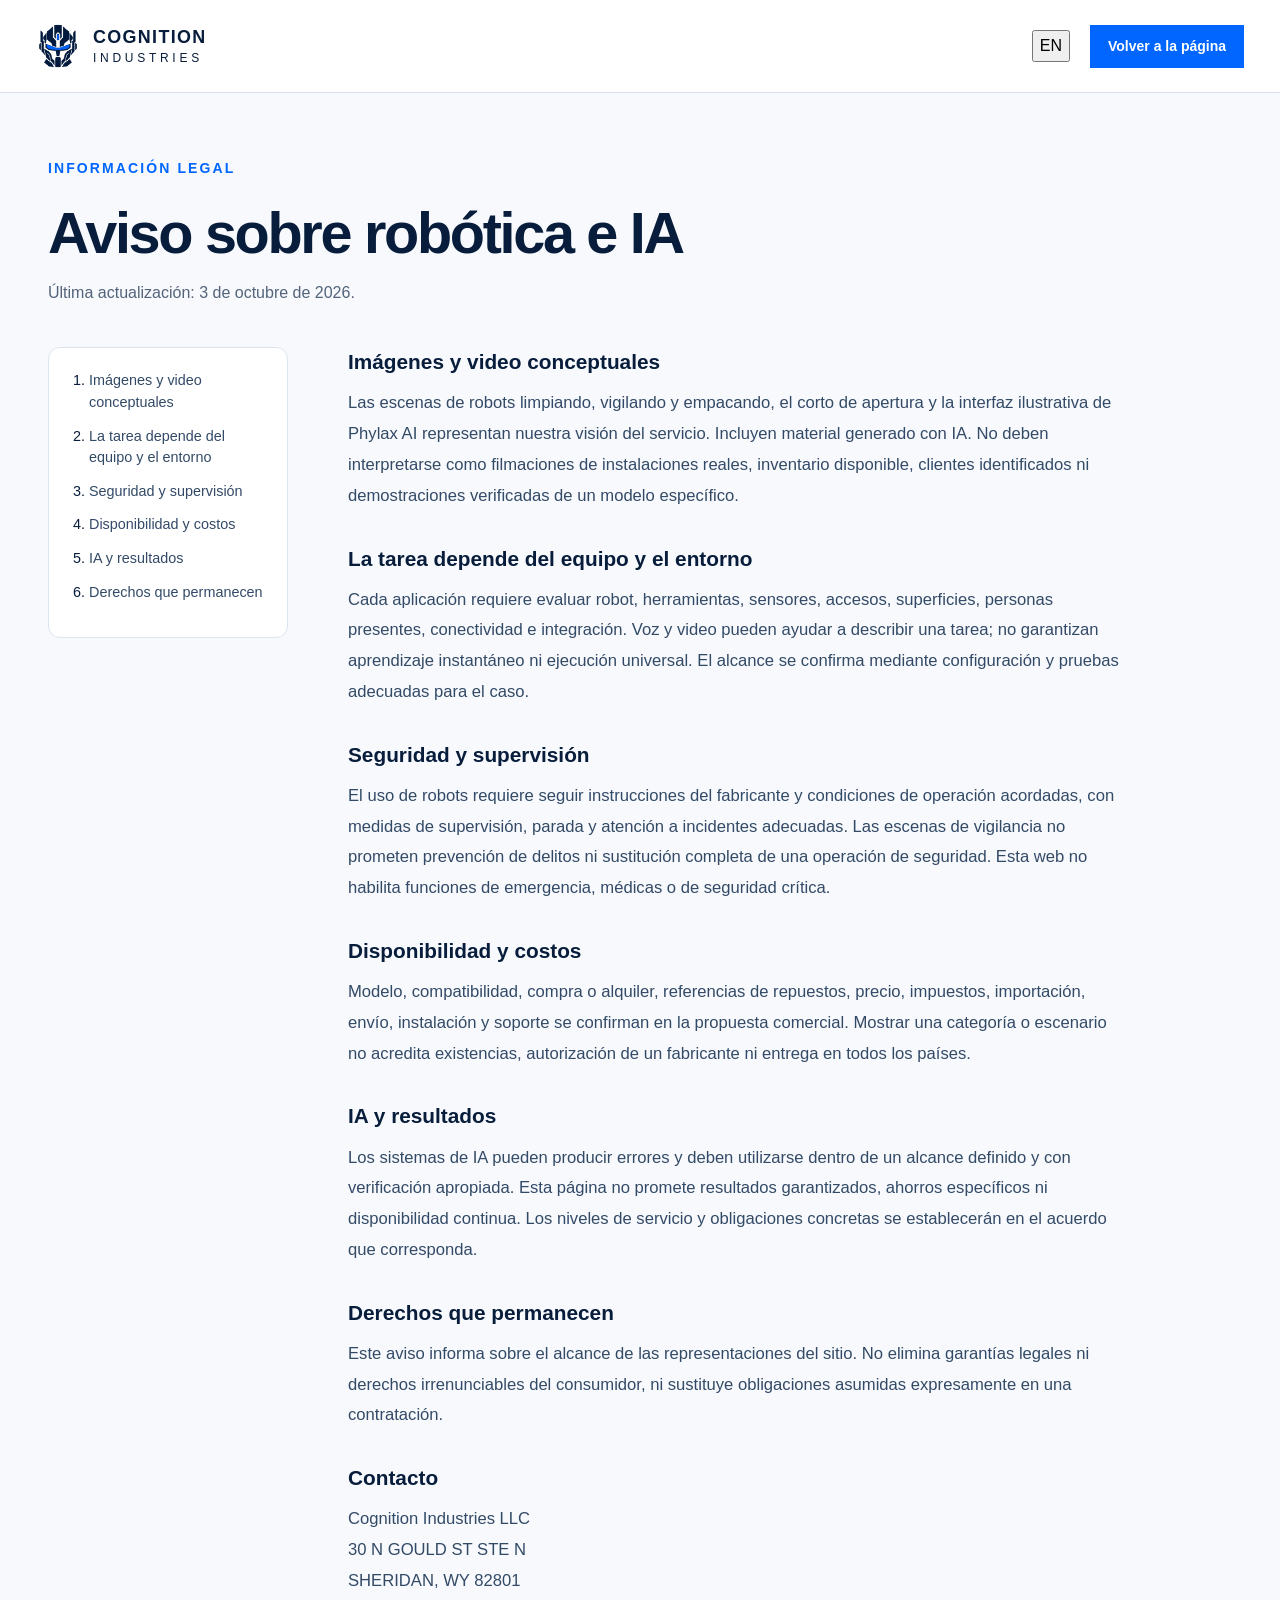
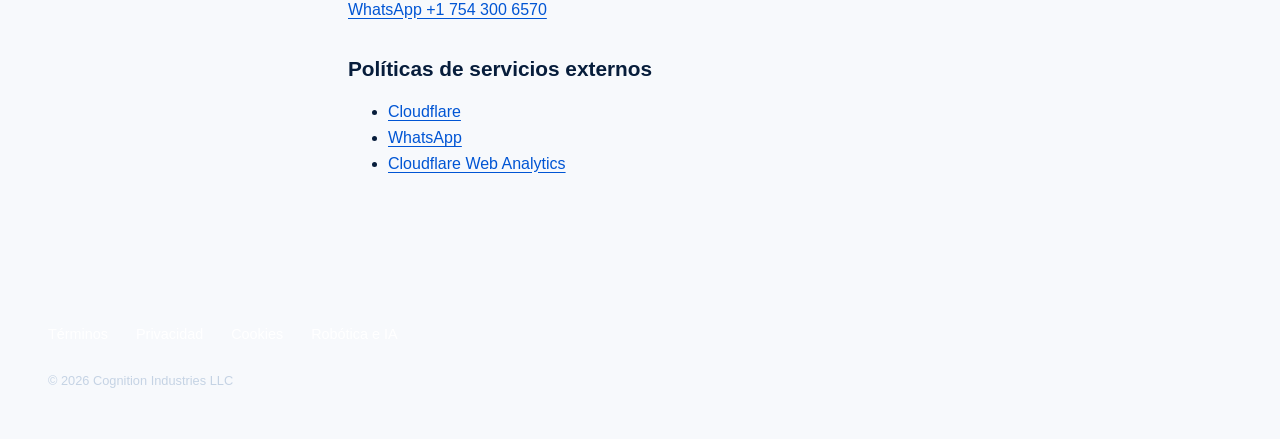
==== aviso-robotica-ia.html @ 89d8ea7e "Añadir términos, privacidad, cookies y aviso de robótica e IA Publicar cuatro páginas legales biling" ====
<!DOCTYPE html><html lang="es"><head><meta charset="utf-8"><meta name="viewport" content="width=device-width,initial-scale=1"><title>Aviso sobre robótica e IA | Cognition Industries</title><meta name="description" content="Aviso sobre robótica e IA de cognitionindustries.com. Información sobre el sitio, las consultas y los servicios presentados."><link rel="canonical" href="https://cognitionindustries.com/aviso-robotica-ia.html"><link rel="icon" href="simbolo-cognition.png"><link rel="stylesheet" href="styles.css"><link rel="stylesheet" href="legal.css"><script src="legal.js" defer></script></head><body class="legal-page">
<a data-en="Skip to content" href="#contenido" class="skip">Ir al contenido</a>
<header><div class="nav-shell"><a class="brand" href="index.html"><img src="simbolo-cognition.png" alt="" width="44" height="50"><span>COGNITION<small>INDUSTRIES</small></span></a><div class="nav-actions"><button id="legal-language" aria-label="Switch to English">EN</button><a data-en="Back to website" href="index.html" class="button small">Volver a la página</a></div></div></header>
<main id="contenido" class="container legal-main"><div class="legal-intro"><p data-en="LEGAL INFORMATION" class="eyebrow">INFORMACIÓN LEGAL</p><h1 data-en="Robotics and AI notice" >Aviso sobre robótica e IA</h1><p data-en="Last updated: October 3, 2026." class="legal-date">Última actualización: 3 de octubre de 2026.</p></div><div class="legal-grid"><aside><nav aria-label="Índice del documento"><ol><li><a data-en="Conceptual images and video" href="#s1">Imágenes y video conceptuales</a></li><li><a data-en="Tasks depend on equipment and environment" href="#s2">La tarea depende del equipo y el entorno</a></li><li><a data-en="Safety and supervision" href="#s3">Seguridad y supervisión</a></li><li><a data-en="Availability and costs" href="#s4">Disponibilidad y costos</a></li><li><a data-en="AI and results" href="#s5">IA y resultados</a></li><li><a data-en="Rights remain unaffected" href="#s6">Derechos que permanecen</a></li></ol></nav></aside><article><section id="s1"><h2 data-en="Conceptual images and video" >Imágenes y video conceptuales</h2><p data-en="The scenes showing robots cleaning, monitoring and packing, the opening short film and the illustrative Phylax AI interface represent our service vision. They include AI-generated material. They must not be interpreted as footage of actual deployments, available stock, identified customers or verified demonstrations of a specific model." >Las escenas de robots limpiando, vigilando y empacando, el corto de apertura y la interfaz ilustrativa de Phylax AI representan nuestra visión del servicio. Incluyen material generado con IA. No deben interpretarse como filmaciones de instalaciones reales, inventario disponible, clientes identificados ni demostraciones verificadas de un modelo específico.</p></section><section id="s2"><h2 data-en="Tasks depend on equipment and environment" >La tarea depende del equipo y el entorno</h2><p data-en="Each application requires assessment of the robot, tools, sensors, access, surfaces, people present, connectivity and integration. Voice and video may help describe a task; they do not guarantee instant learning or universal execution. Scope is confirmed through configuration and testing appropriate to the case." >Cada aplicación requiere evaluar robot, herramientas, sensores, accesos, superficies, personas presentes, conectividad e integración. Voz y video pueden ayudar a describir una tarea; no garantizan aprendizaje instantáneo ni ejecución universal. El alcance se confirma mediante configuración y pruebas adecuadas para el caso.</p></section><section id="s3"><h2 data-en="Safety and supervision" >Seguridad y supervisión</h2><p data-en="Robot use requires following manufacturer instructions and agreed operating conditions, with appropriate supervision, stopping and incident-response measures. Monitoring scenes do not promise crime prevention or complete replacement of a security operation. This website does not enable emergency, medical or safety-critical functions." >El uso de robots requiere seguir instrucciones del fabricante y condiciones de operación acordadas, con medidas de supervisión, parada y atención a incidentes adecuadas. Las escenas de vigilancia no prometen prevención de delitos ni sustitución completa de una operación de seguridad. Esta web no habilita funciones de emergencia, médicas o de seguridad crítica.</p></section><section id="s4"><h2 data-en="Availability and costs" >Disponibilidad y costos</h2><p data-en="Model, compatibility, purchase or rental, spare-part references, price, taxes, import arrangements, shipping, installation and support are confirmed in the commercial proposal. Displaying a category or scenario does not establish stock, manufacturer authorization or delivery to every country." >Modelo, compatibilidad, compra o alquiler, referencias de repuestos, precio, impuestos, importación, envío, instalación y soporte se confirman en la propuesta comercial. Mostrar una categoría o escenario no acredita existencias, autorización de un fabricante ni entrega en todos los países.</p></section><section id="s5"><h2 data-en="AI and results" >IA y resultados</h2><p data-en="AI systems may produce errors and must be used within a defined scope and with appropriate verification. This website does not promise guaranteed results, specific savings or continuous availability. Specific service levels and obligations will be set out in the relevant agreement." >Los sistemas de IA pueden producir errores y deben utilizarse dentro de un alcance definido y con verificación apropiada. Esta página no promete resultados garantizados, ahorros específicos ni disponibilidad continua. Los niveles de servicio y obligaciones concretas se establecerán en el acuerdo que corresponda.</p></section><section id="s6"><h2 data-en="Rights remain unaffected" >Derechos que permanecen</h2><p data-en="This notice explains the scope of website representations. It does not remove statutory warranties or non-waivable consumer rights, or replace obligations expressly undertaken in an agreement." >Este aviso informa sobre el alcance de las representaciones del sitio. No elimina garantías legales ni derechos irrenunciables del consumidor, ni sustituye obligaciones asumidas expresamente en una contratación.</p></section><section><h2 data-en="Contact" >Contacto</h2><p>Cognition Industries LLC<br>30 N GOULD ST STE N<br>SHERIDAN, WY 82801</p><a href="https://wa.me/17543006570" target="_blank" rel="noopener noreferrer">WhatsApp +1 754 300 6570</a></section><section><h2 data-en="External service policies" >Políticas de servicios externos</h2><ul><li><a href="https://www.cloudflare.com/privacypolicy/" target="_blank" rel="noopener noreferrer">Cloudflare</a></li><li><a href="https://www.whatsapp.com/legal/privacy-policy" target="_blank" rel="noopener noreferrer">WhatsApp</a></li><li><a href="https://developers.cloudflare.com/web-analytics/" target="_blank" rel="noopener noreferrer">Cloudflare Web Analytics</a></li></ul></section></article></div></main><footer><div class="container legal-footer"><nav aria-label="Información legal"><a data-en="Terms" href="terminos.html" data-legal-link>Términos</a><a data-en="Privacy" href="privacidad.html" data-legal-link>Privacidad</a><a data-en="Cookies" href="cookies.html" data-legal-link>Cookies</a><a data-en="Robotics and AI" href="aviso-robotica-ia.html" data-legal-link>Robótica e IA</a></nav><p>© 2026 Cognition Industries LLC</p></div></footer></body></html>
---- styles.css ----
:root{--navy:#071d3b;--blue:#0066ff;--gray:#edf2f7;--muted:#526279;--line:#d8e0eb}*{box-sizing:border-box}html{scroll-behavior:smooth;scroll-padding-top:100px}body{margin:0;color:var(--navy);background:white;font:1rem/1.6 Arial,Helvetica,sans-serif}button,input,select,textarea{font:inherit}button{cursor:pointer}a{color:inherit;text-decoration:none}img{display:block;max-width:100%}h1,h2,h3,h4,p{margin-top:0}h1,h2,h3,h4{line-height:1.12}h2{font-size:clamp(2rem,4vw,3.5rem);letter-spacing:-.045em;margin-bottom:24px}h3{font-size:1.65rem;letter-spacing:-.025em}a:focus-visible,button:focus-visible,input:focus-visible,select:focus-visible,textarea:focus-visible,summary:focus-visible,[tabindex]:focus-visible{outline:3px solid var(--blue);outline-offset:5px}::selection{background:#b7d4ff;color:var(--navy)}.container{width:min(1280px,calc(100% - 96px));margin-inline:auto}.skip{position:fixed;top:-80px;left:20px;z-index:100;background:white;padding:14px}.skip:focus{top:12px}header{position:sticky;top:0;z-index:30;background:#fffffffa;border-bottom:1px solid var(--line);backdrop-filter:blur(12px)}.nav-shell{width:min(1440px,calc(100% - 72px));margin:auto;min-height:92px;display:flex;align-items:center;justify-content:space-between;gap:25px}.brand{display:flex;align-items:center;gap:13px;flex-shrink:0}.brand img{object-fit:contain;width:44px;height:50px}.brand span{font-size:1.12rem;line-height:1.12;letter-spacing:.075em;font-weight:800}.brand small{display:block;font-size:.75rem;letter-spacing:.31em;font-weight:400;margin-top:5px}nav{display:flex;gap:28px;font-size:.9rem}nav a:hover{color:var(--blue)}.nav-actions{display:flex;align-items:center;gap:20px}#language{background:none;border:0;padding:8px;color:var(--navy);font-weight:700;font-size:.875rem}#menu{display:none}.button{display:inline-flex;justify-content:center;align-items:center;min-height:54px;padding:14px 24px;background:var(--blue);color:white;border:1px solid var(--blue);font-size:.96rem;font-weight:700;line-height:1.3;transition:background .18s,transform .18s}.button:hover{background:#0056d7;border-color:#0056d7;transform:translateY(-1px)}.button.small{min-height:43px;padding:11px 17px;font-size:.875rem}.text-link{display:inline-block;border:0;border-bottom:1px solid #ffffff80;background:none;color:white;font-weight:700;padding:7px 0;line-height:1.35;font-size:1rem}.text-link:hover{border-color:var(--blue);color:#97c4ff}.text-link.dark{color:var(--navy);border-color:var(--blue)}.text-link.dark:hover{color:var(--blue)}.hero{position:relative;isolation:isolate;min-height:690px;display:flex;align-items:center;overflow:hidden;background:#04101e;color:white}.hero-image{position:absolute;inset:0;width:100%;height:100%;object-fit:cover;object-position:66% center;z-index:-3}.shade{position:absolute;inset:0;z-index:-2;background:linear-gradient(90deg,#031021ed 0%,#041021dc 29%,#04102165 52%,transparent 75%),linear-gradient(0deg,#03102182,transparent 30%)}.hero-content{padding-top:65px;padding-bottom:94px}.eyebrow{font-size:.875rem;font-weight:700;letter-spacing:.15em;color:var(--blue);margin-bottom:23px}.eyebrow.light{color:#9cc8ff}.hero h1{font-size:clamp(3.25rem,5.7vw,5.75rem);letter-spacing:-.055em;line-height:1.03;margin-bottom:28px;max-width:650px}.hero h1 span{color:#65a7ff}.hero-copy{font-size:1.2rem;line-height:1.6;color:#d4dfef;max-width:475px;margin-bottom:32px}.hero-actions{display:flex;align-items:center;gap:30px;flex-wrap:wrap}.caption{position:absolute;right:36px;bottom:15px;max-width:510px;margin:0;font-size:.75rem;color:#dae5f3;text-align:right;line-height:1.5}.solution-index{display:grid;grid-template-columns:repeat(4,1fr);border-bottom:1px solid var(--line)}.solution-index a{padding:25px 22px;display:flex;gap:16px;align-items:center;border-right:1px solid var(--line)}.solution-index a:first-child{padding-left:0}.solution-index a:last-child{border-right:0}.solution-index a:hover{background:var(--gray)}.solution-index span{color:var(--blue);font-size:.8rem}.solution-index strong{font-size:1rem}.section{padding-block:100px}.section-head{display:grid;grid-template-columns:1fr 2.15fr;gap:65px;margin-bottom:50px}.section-head>.eyebrow{padding-top:10px}.intro{color:var(--muted);font-size:1.125rem;line-height:1.65;max-width:700px;margin-bottom:0}.robot-offers{display:grid;grid-template-columns:1fr 1fr;gap:24px}.robot-offer{background:var(--gray);padding:40px 42px;scroll-margin-top:120px}.robot-offer.quadruped{background:#e5edfa}.offer-top{display:flex;justify-content:space-between;align-items:center;gap:10px;margin-bottom:58px;flex-wrap:wrap}.offer-top b{font-size:1.2rem;color:var(--blue)}.offer-top span{font-size:.875rem;color:var(--muted)}.robot-offer h3{font-size:2.5rem;margin-bottom:22px}.robot-offer p{color:var(--muted);margin-bottom:28px}.robot-offer ul{padding-left:18px;margin:0 0 32px;line-height:1.7}.robot-offer li{margin-bottom:12px;padding-left:3px}.note{font-size:.875rem;color:var(--muted);margin:22px 0 0}.cloud-section{background:var(--navy);color:white;padding-block:95px}.cloud-grid{display:grid;grid-template-columns:1fr 1.05fr;gap:80px;align-items:center}.cloud-copy{font-size:1.125rem;line-height:1.7;color:#c6d4e8;max-width:500px;margin-bottom:32px}.architecture-area{border-top:1px solid #314560;border-bottom:1px solid #314560;padding:28px 0}.architecture-label{font-size:.875rem;letter-spacing:.13em;color:#9cc8ff;margin-bottom:29px}.architecture{display:flex;flex-direction:column;align-items:center}.node{width:100%;padding:20px 24px;border:1px solid #425470;display:grid;grid-template-columns:30px 1fr;column-gap:18px}.node strong{font-size:1.25rem;line-height:1.4}.node small{grid-column:2;color:#c6d4e8;font-size:.9rem}.node span{grid-row:span 2;color:#9cc8ff;font-size:.8rem;padding-top:5px}.node.core{border-color:#2d7fff;background:#0d2c57}.connector{height:18px;width:1px;background:#629cff}.architecture-area .note{color:#c6d4e8}.cloud-details{display:grid;grid-template-columns:repeat(3,1fr);gap:40px;margin-top:65px;padding-top:32px;border-top:1px solid #314560}.cloud-details h3{font-size:1.25rem;letter-spacing:0;margin-bottom:16px}.cloud-details p{color:#c6d4e8;margin-bottom:0}.case-browser{border-top:1px solid var(--line);border-bottom:1px solid var(--line)}.case-tabs{display:flex;border-bottom:1px solid var(--line)}.case-tabs button{flex:1;min-height:70px;background:none;border:0;border-bottom:3px solid transparent;text-align:left;padding:18px 25px;font-weight:700;color:var(--muted);font-size:1rem}.case-tabs button[aria-selected=true]{border-bottom-color:var(--blue);color:var(--blue);background:#f2f6fc}.case-panel{padding:42px 25px;display:grid;grid-template-columns:1.2fr 1fr;gap:80px}.case-meta{display:block;font-size:.875rem;letter-spacing:.09em;color:var(--blue);margin-bottom:18px}.case-panel h3{font-size:2rem}.case-panel p{color:var(--muted);font-size:1.1rem}.case-requirements{border-left:1px solid var(--line);padding-left:42px}.case-requirements h4{font-size:1.1rem;line-height:1.4;margin-bottom:20px}.case-requirements ul{padding-left:20px;color:var(--muted);margin:0}.case-requirements li{margin-bottom:13px}.parts-section{background:var(--gray);padding-block:95px}.parts-grid{display:grid;grid-template-columns:1fr 1fr;gap:100px;align-items:center}.parts-grid .intro{margin-bottom:30px}.parts-list>div{display:flex;gap:24px;border-bottom:1px solid #c9d6e7;padding:23px 0;font-size:1.125rem}.parts-list>div:first-child{border-top:1px solid #c9d6e7}.parts-list span{font-size:.875rem;color:var(--blue);padding-top:3px}.steps{list-style:none;display:grid;grid-template-columns:repeat(4,1fr);gap:35px;padding:0;margin:0}.steps li{border-top:2px solid var(--line);padding-top:24px}.steps span{display:block;color:var(--blue);font-weight:700;font-size:.875rem;margin-bottom:26px}.steps h3{font-size:1.5rem}.steps p{color:var(--muted);margin-bottom:0}.quote-section{padding-block:95px;background:#06182f;color:white}.quote-grid{display:grid;grid-template-columns:.9fr 1.1fr;gap:80px}.quote-grid>div>p:not(.eyebrow){font-size:1.1rem;color:#c6d4e8;max-width:380px;margin-bottom:30px}.phone{font-size:1.25rem;color:#a4caff;border-bottom:1px solid #629cff;padding-bottom:6px;display:inline-block}#quote-form{background:white;color:var(--navy);padding:36px}.form-grid{display:grid;grid-template-columns:1fr 1fr;gap:23px 20px}.field{display:flex;flex-direction:column;gap:8px;min-width:0}.field.full{grid-column:1/-1}.field label{font-size:.9rem;font-weight:700;line-height:1.5}.field input,.field select,.field textarea{width:100%;padding:12px;border:1px solid #b4c1d4;background:#f8fafc;color:var(--navy);border-radius:0;font-size:1rem;min-height:50px}.field textarea{resize:vertical;line-height:1.6}.field textarea::placeholder{color:#65758c;opacity:1}.privacy{font-size:.875rem;line-height:1.5;color:var(--muted);margin:22px 0}.submit{width:100%}#form-status{font-size:.9rem;margin:18px 0 0}#form-status:empty{display:none}#message-link{color:var(--blue);text-decoration:underline;font-weight:700;font-size:.95rem;margin-top:15px}#message-link:not([hidden]){display:inline-block}.faq{display:grid;grid-template-columns:1fr 2.15fr;gap:65px}.faq details{border-top:1px solid var(--line);padding:22px 0}.faq details:last-child{border-bottom:1px solid var(--line)}.faq summary{font-size:1.125rem;font-weight:700;cursor:pointer;line-height:1.5;padding-right:20px}.faq details p{color:var(--muted);margin:20px 20px 0 0}.footer-top{padding-top:50px;padding-bottom:40px;border-top:1px solid var(--line);display:grid;grid-template-columns:1fr 1fr 1fr;gap:35px;align-items:center}.footer-top p{font-size:.875rem;color:var(--muted);margin:0}.footer-top>a:last-child{text-align:right;font-size:.95rem;font-weight:700}.footer-bottom{border-top:1px solid var(--line);padding-block:23px;display:flex;justify-content:space-between;gap:20px;font-size:.875rem;color:var(--muted)}
@media(max-width:1100px){.nav-shell{width:calc(100% - 44px);gap:18px}nav{gap:18px}.brand span{font-size:1rem}.nav-actions{gap:10px}.container{width:calc(100% - 64px)}.hero{min-height:670px}.hero h1{font-size:4.25rem}.shade{background:linear-gradient(90deg,#031021f5,#041021d1 37%,#04102131 72%)}.section-head{gap:35px;grid-template-columns:.7fr 2fr}.cloud-grid,.parts-grid,.quote-grid{gap:45px}.case-panel{gap:35px}.case-requirements{padding-left:26px}.robot-offer{padding:32px}.solution-index a{padding:22px 14px}#quote-form{padding:28px}}
@media(max-width:850px){.nav-shell{min-height:80px;flex-wrap:wrap}nav{display:none;width:100%;order:4;flex-direction:column;gap:0;padding-bottom:16px}nav.open{display:flex}nav a{padding:10px 0}#menu{display:block;background:none;border:0;font-size:.875rem;color:var(--navy);padding:10px;margin-left:auto}.nav-actions .small{display:none}header .brand img{width:36px;height:43px}.hero h1{font-size:3.7rem}.hero-copy{max-width:385px;font-size:1.1rem}.shade{background:linear-gradient(90deg,#031021f7 0%,#041021d9 42%,#04102157 83%)}.hero-image{object-position:61%}.cloud-grid,.parts-grid,.quote-grid{grid-template-columns:1fr;gap:45px}.architecture{flex-direction:row;align-items:stretch}.node{grid-template-columns:1fr;padding:19px;min-width:0}.node span{grid-row:auto}.node small{grid-column:1}.connector{width:18px;height:1px;flex-shrink:0;align-self:center}.cloud-details{gap:24px}.case-tabs{flex-wrap:wrap}.case-tabs button{flex-basis:50%;border-bottom:2px solid var(--line)}.section-head{grid-template-columns:1fr;gap:0}.section-head>.eyebrow{padding-top:0}.case-panel{grid-template-columns:1fr;gap:28px}.case-requirements{border-left:0;border-top:1px solid var(--line);padding:25px 0 0}.steps{grid-template-columns:repeat(2,1fr)}.faq{grid-template-columns:1fr;gap:25px}.faq h2 br{display:none}.footer-top{grid-template-columns:1fr 1fr}.footer-top>a:last-child{text-align:left;grid-column:2}.caption{right:24px;left:24px}.robot-offer h3{font-size:2rem}.robot-offer{padding:28px}.offer-top{margin-bottom:38px}.solution-index{width:100%;grid-template-columns:repeat(2,1fr);padding:0 32px}.solution-index a{border-bottom:1px solid var(--line);padding-left:0}.solution-index a:nth-child(2){border-right:0;padding-left:20px}.solution-index a:nth-child(4){padding-left:20px}.solution-index a:nth-child(3),.solution-index a:nth-child(4){border-bottom:0}}
@media(max-width:560px){.container{width:calc(100% - 40px)}.nav-shell{width:calc(100% - 32px);gap:6px}header .brand span{font-size:.9rem}header .brand small{font-size:.65rem}.brand{gap:9px}.nav-actions{gap:0}#language{padding:10px}.hero{min-height:810px;align-items:flex-start}.hero-content{padding-top:50px;padding-bottom:70px}.hero h1{font-size:clamp(2.8rem,11vw,3.75rem);line-height:1.04}.hero-copy{font-size:1.05rem;max-width:330px;margin-bottom:25px}.hero-image{object-position:68% center;opacity:.7}.shade{background:linear-gradient(180deg,#031021ec 0%,#041021c9 48%,#04102120 72%,#04102165),linear-gradient(90deg,#04102196,transparent)}.hero-actions{gap:18px;align-items:flex-start}.hero-actions .button,.hero-actions .text-link{font-size:.95rem}.caption{bottom:16px;text-align:left;max-width:320px}.eyebrow{font-size:.8rem;letter-spacing:.11em}.solution-index{padding-inline:20px}.solution-index a{padding-block:19px}.solution-index strong{font-size:.95rem}.section{padding-block:65px}.section-head{margin-bottom:32px}.intro{font-size:1.05rem}.robot-offers{grid-template-columns:1fr;gap:20px}.robot-offer{padding:26px}.offer-top{margin-bottom:32px}.robot-offer h3{font-size:2.3rem}.cloud-section,.parts-section,.quote-section{padding-block:65px}.architecture{flex-direction:column;align-items:center}.node{grid-template-columns:30px 1fr;padding:18px 20px}.node span{grid-row:span 2}.node small{grid-column:2}.connector{height:16px;width:1px}.cloud-details{grid-template-columns:1fr;gap:28px;margin-top:40px;padding-top:30px}.cloud-grid{gap:35px}.case-tabs button{font-size:.95rem;padding:17px 16px;min-height:76px}.case-panel{padding:29px 16px}.case-panel h3{font-size:1.7rem}.case-panel p{font-size:1rem}.parts-grid{gap:35px}.parts-list>div{gap:18px;font-size:1rem}.steps{grid-template-columns:1fr;gap:30px}.steps span{margin-bottom:18px}.steps h3{margin-bottom:16px}.quote-grid{gap:35px}#quote-form{padding:24px 20px}.form-grid{grid-template-columns:1fr;gap:20px}.field.full{grid-column:auto}.submit{padding-inline:12px;font-size:.95rem}.faq summary{font-size:1rem}.footer-top{grid-template-columns:1fr;gap:25px;padding-top:35px;padding-bottom:30px}.footer-top>a:last-child{grid-column:auto}.footer-bottom{flex-direction:column;gap:10px}}
@media(prefers-reduced-motion:reduce){html{scroll-behavior:auto}*{transition:none!important}}
.industry-scenes{display:grid;grid-template-columns:repeat(3,1fr);gap:24px}.industry-scenes article{background:var(--gray);min-width:0}.industry-scenes img{width:100%;height:auto;aspect-ratio:3/2;object-fit:cover}.scene-copy{padding:26px}.scene-copy .eyebrow{display:block;font-size:.8rem;margin-bottom:16px;letter-spacing:.1em}.scene-copy h3{font-size:1.6rem;line-height:1.2;min-height:2.4em;margin-bottom:18px}.scene-copy p{color:var(--muted);margin-bottom:22px}.scene-copy .text-link{font-size:.95rem}.scene-disclosure{margin-bottom:42px}.phylax-section{padding-block:95px;background:#f5f8fd;border-top:1px solid var(--line)}.phylax-grid{display:grid;grid-template-columns:1fr 1fr;gap:90px;align-items:center}.phylax-steps{margin:30px 0;padding:0;list-style:none;counter-reset:phylax}.phylax-steps li{counter-increment:phylax;position:relative;padding:0 0 24px 48px}.phylax-steps li:before{content:counter(phylax,decimal-leading-zero);position:absolute;left:0;top:1px;font-size:.875rem;color:var(--blue);font-weight:700}.phylax-steps b{display:block;margin-bottom:4px;line-height:1.5}.phylax-steps span{color:var(--muted)}.app-concept{border:1px solid #c4d0e2;background:white;box-shadow:0 22px 60px #071d3b12;overflow:hidden}.app-title{display:flex;justify-content:space-between;align-items:center;gap:20px;padding:23px 28px;border-bottom:1px solid var(--line)}.app-logotype{font-size:1.25rem;font-weight:800;letter-spacing:.08em}.app-logotype b{color:var(--blue)}.app-subtitle{font-size:.75rem;letter-spacing:.08em;color:var(--muted)}.app-body{padding:30px}.app-robot-row{display:flex;gap:16px;align-items:center;padding-bottom:27px;border-bottom:1px solid var(--line);margin-bottom:26px}.app-robot-row img{object-fit:contain}.app-robot-row p{margin:5px 0 0;font-size:.875rem;color:var(--muted)}.app-label{font-weight:700;font-size:.95rem}.app-body blockquote{padding:20px;margin:0 0 22px;background:var(--gray);border-left:3px solid var(--blue);font-size:1rem;color:var(--navy);line-height:1.7}.video-reference{display:flex;gap:15px;align-items:center;padding:20px 16px;border:1px dashed #a5b7d0}.video-play{display:grid;place-items:center;width:42px;height:42px;flex-shrink:0;background:#e8f1ff;color:var(--blue);font-size:1rem}.video-reference b{font-size:.9rem}.video-reference p{margin:3px 0 0;font-size:.875rem;color:var(--muted)}.video-optional{font-size:.75rem;margin-left:auto;color:var(--muted)}.app-task{background:var(--navy);color:white;padding:22px;margin-top:26px}.app-task span{display:block;font-size:.75rem;letter-spacing:.09em;color:#9cc8ff;margin-bottom:9px}.app-task strong{font-size:1.05rem;line-height:1.5;display:block}.app-concept-caption{padding:14px 24px;font-size:.75rem;text-align:center;color:var(--muted);margin:0;border-top:1px solid var(--line)}.corporate-address{padding:0 0 30px;display:flex;align-items:baseline;gap:35px}.corporate-address>span{font-size:.8rem;letter-spacing:.12em;color:var(--blue);font-weight:700}.corporate-address address{font-style:normal;font-size:.875rem;line-height:1.7;color:var(--muted)}
@media(max-width:1000px){.industry-scenes{gap:16px}.scene-copy{padding:21px}.scene-copy h3{font-size:1.35rem}.phylax-grid{gap:45px}.app-title{padding:20px}.app-body{padding:24px}.app-subtitle{max-width:110px;text-align:right}}
@media(max-width:760px){.industry-scenes{grid-template-columns:1fr;gap:26px}.industry-scenes img{aspect-ratio:16/10;max-height:420px}.scene-copy{padding:25px}.scene-copy h3{min-height:0;font-size:1.8rem}.phylax-grid{grid-template-columns:1fr;gap:40px}.phylax-section{padding-block:65px}.app-subtitle{max-width:none}.scene-disclosure{margin-bottom:32px}.corporate-address{flex-direction:column;gap:10px}.video-reference{gap:11px}.video-optional{font-size:.75rem}}
.film-hero{background:#071d3b;color:white;padding:52px 0 30px}.film-heading h1{font-size:clamp(2.3rem,5.2vw,4.7rem);line-height:1.06;letter-spacing:-.045em;margin:16px 0 20px}.film-heading>p:not(.eyebrow){font-size:1.25rem;max-width:650px}.film-heading .hero-actions{margin:24px 0 30px}.film-player video{display:block;width:100%;max-height:620px;aspect-ratio:16/9;object-fit:contain;background:#030b17;border-radius:14px}.film-caption{font-size:.875rem;color:#c5d3e4;margin:12px 0 0}.industry-scenes{grid-template-columns:repeat(2,minmax(0,1fr))}.industry-scenes img{aspect-ratio:3/2;object-fit:cover}.case-tabs{flex-wrap:wrap}.film-heading .text-link{color:white}.film-heading .hero-actions{display:flex;flex-wrap:wrap;align-items:center;gap:25px}@media(max-width:760px){.industry-scenes{grid-template-columns:1fr}.film-hero{padding-top:30px}.film-player video{border-radius:7px}.film-heading h1{font-size:2.6rem}}
---- legal.css ----
.legal-page{background:#f7f9fc;color:#071d3b}.legal-page .nav-shell{justify-content:space-between}.legal-main{padding-top:64px;padding-bottom:80px}.legal-intro{max-width:900px;margin-bottom:42px}.legal-intro h1{font-size:clamp(2.1rem,4.5vw,3.7rem);line-height:1.1;letter-spacing:-.04em;margin:14px 0}.legal-date{color:#53637a}.legal-grid{display:grid;grid-template-columns:240px minmax(0,1fr);gap:60px;align-items:start}.legal-grid aside{position:sticky;top:110px;background:white;border:1px solid #dce4ed;border-radius:12px;padding:22px}.legal-grid aside ol{margin:0;padding-left:18px}.legal-grid aside li{margin:0 0 12px;font-size:.9rem;line-height:1.5}.legal-grid aside a{color:#334a67;text-decoration:none}.legal-grid article{max-width:780px}.legal-grid section{scroll-margin-top:110px;margin-bottom:32px}.legal-grid h2{font-size:1.3rem;line-height:1.4;letter-spacing:0;margin:0 0 12px}.legal-grid p{font-size:1.04rem;line-height:1.85;color:#334a67;margin:0}.legal-grid a{color:#0055d4;text-decoration:underline;text-underline-offset:3px;overflow-wrap:anywhere}.legal-footer{padding:35px 0}.legal-footer nav,.legal-links{display:flex;flex-wrap:wrap;gap:16px 28px}.legal-footer p{font-size:.8rem;color:#c5d3e4;margin-top:25px}.legal-page .legal-footer a{color:white}.legal-links{padding:0 0 24px}.legal-links a{font-size:.875rem;text-decoration:underline;text-underline-offset:4px}.legal-form-notice{font-size:.83rem;line-height:1.6;color:#d6e2f0}.legal-form-notice a{color:white;text-decoration:underline;text-underline-offset:3px}.legal-nearby{font-size:.85rem;line-height:1.6;margin-top:18px}.legal-nearby a{color:inherit;text-decoration:underline}a:focus-visible,button:focus-visible{outline:3px solid #0066ff;outline-offset:4px}
@media(max-width:760px){.legal-main{padding-top:36px;padding-bottom:45px}.legal-grid{grid-template-columns:1fr;gap:30px}.legal-grid aside{position:static}.legal-grid aside ol{columns:1}.legal-page .nav-shell{gap:16px}.legal-page .nav-actions{gap:10px}.legal-page .brand span{font-size:.9rem}.legal-page .button.small{font-size:.75rem;padding:10px}.legal-grid p{font-size:1rem}.legal-grid h2{font-size:1.2rem}.legal-footer nav{gap:16px}.legal-intro h1{overflow-wrap:anywhere}}
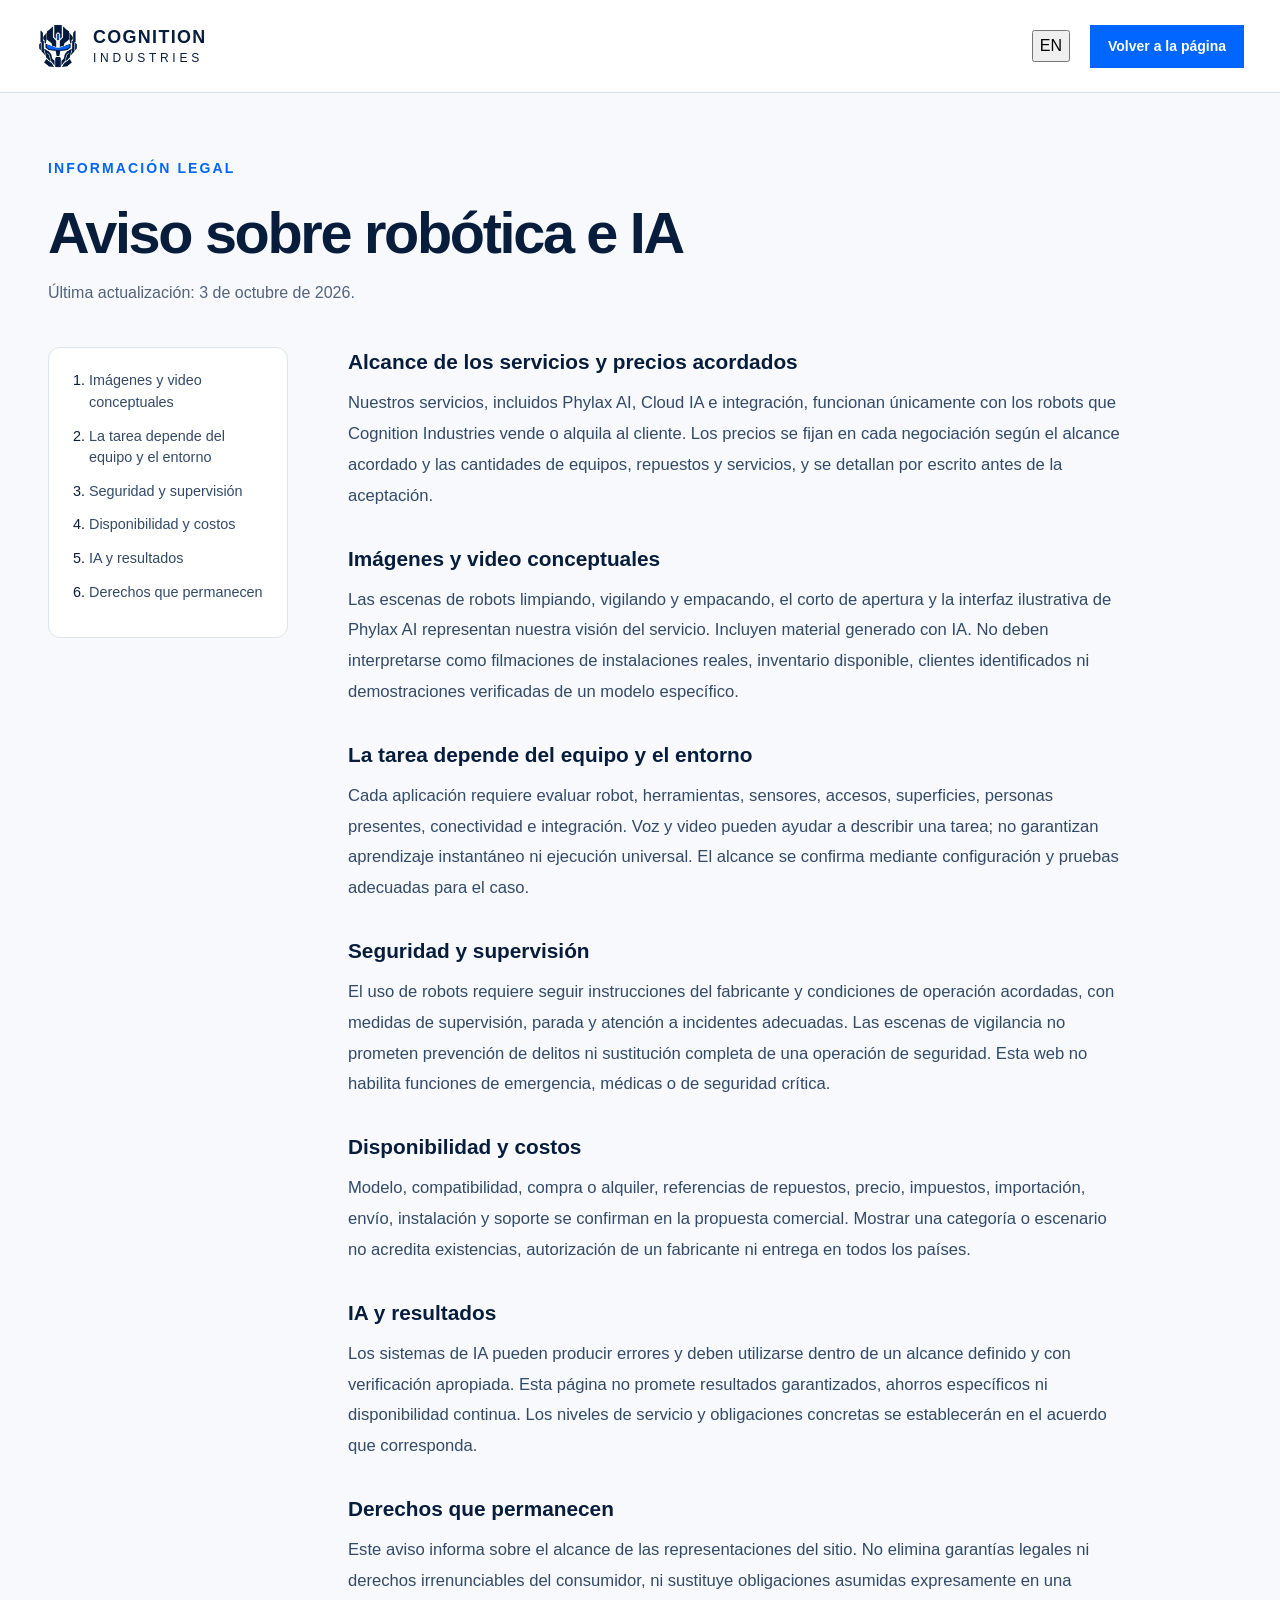
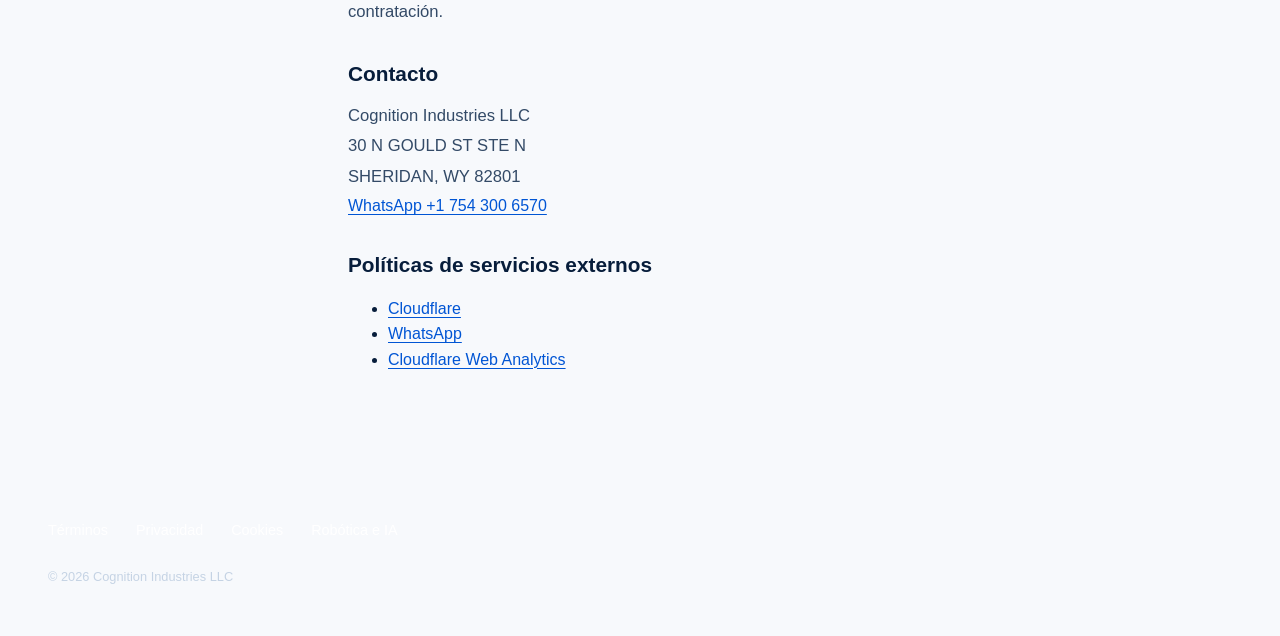
==== commit de82c4cb: "Limitar servicios a nuestros robots y cotizar por alcance y cantidades" ====
--- a/aviso-robotica-ia.html
+++ b/aviso-robotica-ia.html
@@ -1,4 +1,4 @@
 <!DOCTYPE html><html lang="es"><head><meta charset="utf-8"><meta name="viewport" content="width=device-width,initial-scale=1"><title>Aviso sobre robótica e IA | Cognition Industries</title><meta name="description" content="Aviso sobre robótica e IA de cognitionindustries.com. Información sobre el sitio, las consultas y los servicios presentados."><link rel="canonical" href="https://cognitionindustries.com/aviso-robotica-ia.html"><link rel="icon" href="simbolo-cognition.png"><link rel="stylesheet" href="styles.css"><link rel="stylesheet" href="legal.css"><script src="legal.js" defer></script></head><body class="legal-page">
 <a data-en="Skip to content" href="#contenido" class="skip">Ir al contenido</a>
 <header><div class="nav-shell"><a class="brand" href="index.html"><img src="simbolo-cognition.png" alt="" width="44" height="50"><span>COGNITION<small>INDUSTRIES</small></span></a><div class="nav-actions"><button id="legal-language" aria-label="Switch to English">EN</button><a data-en="Back to website" href="index.html" class="button small">Volver a la página</a></div></div></header>
-<main id="contenido" class="container legal-main"><div class="legal-intro"><p data-en="LEGAL INFORMATION" class="eyebrow">INFORMACIÓN LEGAL</p><h1 data-en="Robotics and AI notice" >Aviso sobre robótica e IA</h1><p data-en="Last updated: October 3, 2026." class="legal-date">Última actualización: 3 de octubre de 2026.</p></div><div class="legal-grid"><aside><nav aria-label="Índice del documento"><ol><li><a data-en="Conceptual images and video" href="#s1">Imágenes y video conceptuales</a></li><li><a data-en="Tasks depend on equipment and environment" href="#s2">La tarea depende del equipo y el entorno</a></li><li><a data-en="Safety and supervision" href="#s3">Seguridad y supervisión</a></li><li><a data-en="Availability and costs" href="#s4">Disponibilidad y costos</a></li><li><a data-en="AI and results" href="#s5">IA y resultados</a></li><li><a data-en="Rights remain unaffected" href="#s6">Derechos que permanecen</a></li></ol></nav></aside><article><section id="s1"><h2 data-en="Conceptual images and video" >Imágenes y video conceptuales</h2><p data-en="The scenes showing robots cleaning, monitoring and packing, the opening short film and the illustrative Phylax AI interface represent our service vision. They include AI-generated material. They must not be interpreted as footage of actual deployments, available stock, identified customers or verified demonstrations of a specific model." >Las escenas de robots limpiando, vigilando y empacando, el corto de apertura y la interfaz ilustrativa de Phylax AI representan nuestra visión del servicio. Incluyen material generado con IA. No deben interpretarse como filmaciones de instalaciones reales, inventario disponible, clientes identificados ni demostraciones verificadas de un modelo específico.</p></section><section id="s2"><h2 data-en="Tasks depend on equipment and environment" >La tarea depende del equipo y el entorno</h2><p data-en="Each application requires assessment of the robot, tools, sensors, access, surfaces, people present, connectivity and integration. Voice and video may help describe a task; they do not guarantee instant learning or universal execution. Scope is confirmed through configuration and testing appropriate to the case." >Cada aplicación requiere evaluar robot, herramientas, sensores, accesos, superficies, personas presentes, conectividad e integración. Voz y video pueden ayudar a describir una tarea; no garantizan aprendizaje instantáneo ni ejecución universal. El alcance se confirma mediante configuración y pruebas adecuadas para el caso.</p></section><section id="s3"><h2 data-en="Safety and supervision" >Seguridad y supervisión</h2><p data-en="Robot use requires following manufacturer instructions and agreed operating conditions, with appropriate supervision, stopping and incident-response measures. Monitoring scenes do not promise crime prevention or complete replacement of a security operation. This website does not enable emergency, medical or safety-critical functions." >El uso de robots requiere seguir instrucciones del fabricante y condiciones de operación acordadas, con medidas de supervisión, parada y atención a incidentes adecuadas. Las escenas de vigilancia no prometen prevención de delitos ni sustitución completa de una operación de seguridad. Esta web no habilita funciones de emergencia, médicas o de seguridad crítica.</p></section><section id="s4"><h2 data-en="Availability and costs" >Disponibilidad y costos</h2><p data-en="Model, compatibility, purchase or rental, spare-part references, price, taxes, import arrangements, shipping, installation and support are confirmed in the commercial proposal. Displaying a category or scenario does not establish stock, manufacturer authorization or delivery to every country." >Modelo, compatibilidad, compra o alquiler, referencias de repuestos, precio, impuestos, importación, envío, instalación y soporte se confirman en la propuesta comercial. Mostrar una categoría o escenario no acredita existencias, autorización de un fabricante ni entrega en todos los países.</p></section><section id="s5"><h2 data-en="AI and results" >IA y resultados</h2><p data-en="AI systems may produce errors and must be used within a defined scope and with appropriate verification. This website does not promise guaranteed results, specific savings or continuous availability. Specific service levels and obligations will be set out in the relevant agreement." >Los sistemas de IA pueden producir errores y deben utilizarse dentro de un alcance definido y con verificación apropiada. Esta página no promete resultados garantizados, ahorros específicos ni disponibilidad continua. Los niveles de servicio y obligaciones concretas se establecerán en el acuerdo que corresponda.</p></section><section id="s6"><h2 data-en="Rights remain unaffected" >Derechos que permanecen</h2><p data-en="This notice explains the scope of website representations. It does not remove statutory warranties or non-waivable consumer rights, or replace obligations expressly undertaken in an agreement." >Este aviso informa sobre el alcance de las representaciones del sitio. No elimina garantías legales ni derechos irrenunciables del consumidor, ni sustituye obligaciones asumidas expresamente en una contratación.</p></section><section><h2 data-en="Contact" >Contacto</h2><p>Cognition Industries LLC<br>30 N GOULD ST STE N<br>SHERIDAN, WY 82801</p><a href="https://wa.me/17543006570" target="_blank" rel="noopener noreferrer">WhatsApp +1 754 300 6570</a></section><section><h2 data-en="External service policies" >Políticas de servicios externos</h2><ul><li><a href="https://www.cloudflare.com/privacypolicy/" target="_blank" rel="noopener noreferrer">Cloudflare</a></li><li><a href="https://www.whatsapp.com/legal/privacy-policy" target="_blank" rel="noopener noreferrer">WhatsApp</a></li><li><a href="https://developers.cloudflare.com/web-analytics/" target="_blank" rel="noopener noreferrer">Cloudflare Web Analytics</a></li></ul></section></article></div></main><footer><div class="container legal-footer"><nav aria-label="Información legal"><a data-en="Terms" href="terminos.html" data-legal-link>Términos</a><a data-en="Privacy" href="privacidad.html" data-legal-link>Privacidad</a><a data-en="Cookies" href="cookies.html" data-legal-link>Cookies</a><a data-en="Robotics and AI" href="aviso-robotica-ia.html" data-legal-link>Robótica e IA</a></nav><p>© 2026 Cognition Industries LLC</p></div></footer></body></html>+<main id="contenido" class="container legal-main"><div class="legal-intro"><p data-en="LEGAL INFORMATION" class="eyebrow">INFORMACIÓN LEGAL</p><h1 data-en="Robotics and AI notice" >Aviso sobre robótica e IA</h1><p data-en="Last updated: October 3, 2026." class="legal-date">Última actualización: 3 de octubre de 2026.</p></div><div class="legal-grid"><aside><nav aria-label="Índice del documento"><ol><li><a data-en="Conceptual images and video" href="#s1">Imágenes y video conceptuales</a></li><li><a data-en="Tasks depend on equipment and environment" href="#s2">La tarea depende del equipo y el entorno</a></li><li><a data-en="Safety and supervision" href="#s3">Seguridad y supervisión</a></li><li><a data-en="Availability and costs" href="#s4">Disponibilidad y costos</a></li><li><a data-en="AI and results" href="#s5">IA y resultados</a></li><li><a data-en="Rights remain unaffected" href="#s6">Derechos que permanecen</a></li></ol></nav></aside><article><section><h2 data-en="Service scope and negotiated pricing">Alcance de los servicios y precios acordados</h2><p data-en="Our services, including Phylax AI, AI Cloud and integration, work only with robots that Cognition Industries sells or rents to the customer. Prices are set for each negotiation based on the agreed scope and quantities of equipment, spare parts and services, and are detailed in writing before acceptance.">Nuestros servicios, incluidos Phylax AI, Cloud IA e integración, funcionan únicamente con los robots que Cognition Industries vende o alquila al cliente. Los precios se fijan en cada negociación según el alcance acordado y las cantidades de equipos, repuestos y servicios, y se detallan por escrito antes de la aceptación.</p></section><section id="s1"><h2 data-en="Conceptual images and video" >Imágenes y video conceptuales</h2><p data-en="The scenes showing robots cleaning, monitoring and packing, the opening short film and the illustrative Phylax AI interface represent our service vision. They include AI-generated material. They must not be interpreted as footage of actual deployments, available stock, identified customers or verified demonstrations of a specific model." >Las escenas de robots limpiando, vigilando y empacando, el corto de apertura y la interfaz ilustrativa de Phylax AI representan nuestra visión del servicio. Incluyen material generado con IA. No deben interpretarse como filmaciones de instalaciones reales, inventario disponible, clientes identificados ni demostraciones verificadas de un modelo específico.</p></section><section id="s2"><h2 data-en="Tasks depend on equipment and environment" >La tarea depende del equipo y el entorno</h2><p data-en="Each application requires assessment of the robot, tools, sensors, access, surfaces, people present, connectivity and integration. Voice and video may help describe a task; they do not guarantee instant learning or universal execution. Scope is confirmed through configuration and testing appropriate to the case." >Cada aplicación requiere evaluar robot, herramientas, sensores, accesos, superficies, personas presentes, conectividad e integración. Voz y video pueden ayudar a describir una tarea; no garantizan aprendizaje instantáneo ni ejecución universal. El alcance se confirma mediante configuración y pruebas adecuadas para el caso.</p></section><section id="s3"><h2 data-en="Safety and supervision" >Seguridad y supervisión</h2><p data-en="Robot use requires following manufacturer instructions and agreed operating conditions, with appropriate supervision, stopping and incident-response measures. Monitoring scenes do not promise crime prevention or complete replacement of a security operation. This website does not enable emergency, medical or safety-critical functions." >El uso de robots requiere seguir instrucciones del fabricante y condiciones de operación acordadas, con medidas de supervisión, parada y atención a incidentes adecuadas. Las escenas de vigilancia no prometen prevención de delitos ni sustitución completa de una operación de seguridad. Esta web no habilita funciones de emergencia, médicas o de seguridad crítica.</p></section><section id="s4"><h2 data-en="Availability and costs" >Disponibilidad y costos</h2><p data-en="Model, compatibility, purchase or rental, spare-part references, price, taxes, import arrangements, shipping, installation and support are confirmed in the commercial proposal. Displaying a category or scenario does not establish stock, manufacturer authorization or delivery to every country." >Modelo, compatibilidad, compra o alquiler, referencias de repuestos, precio, impuestos, importación, envío, instalación y soporte se confirman en la propuesta comercial. Mostrar una categoría o escenario no acredita existencias, autorización de un fabricante ni entrega en todos los países.</p></section><section id="s5"><h2 data-en="AI and results" >IA y resultados</h2><p data-en="AI systems may produce errors and must be used within a defined scope and with appropriate verification. This website does not promise guaranteed results, specific savings or continuous availability. Specific service levels and obligations will be set out in the relevant agreement." >Los sistemas de IA pueden producir errores y deben utilizarse dentro de un alcance definido y con verificación apropiada. Esta página no promete resultados garantizados, ahorros específicos ni disponibilidad continua. Los niveles de servicio y obligaciones concretas se establecerán en el acuerdo que corresponda.</p></section><section id="s6"><h2 data-en="Rights remain unaffected" >Derechos que permanecen</h2><p data-en="This notice explains the scope of website representations. It does not remove statutory warranties or non-waivable consumer rights, or replace obligations expressly undertaken in an agreement." >Este aviso informa sobre el alcance de las representaciones del sitio. No elimina garantías legales ni derechos irrenunciables del consumidor, ni sustituye obligaciones asumidas expresamente en una contratación.</p></section><section><h2 data-en="Contact" >Contacto</h2><p>Cognition Industries LLC<br>30 N GOULD ST STE N<br>SHERIDAN, WY 82801</p><a href="https://wa.me/17543006570" target="_blank" rel="noopener noreferrer">WhatsApp +1 754 300 6570</a></section><section><h2 data-en="External service policies" >Políticas de servicios externos</h2><ul><li><a href="https://www.cloudflare.com/privacypolicy/" target="_blank" rel="noopener noreferrer">Cloudflare</a></li><li><a href="https://www.whatsapp.com/legal/privacy-policy" target="_blank" rel="noopener noreferrer">WhatsApp</a></li><li><a href="https://developers.cloudflare.com/web-analytics/" target="_blank" rel="noopener noreferrer">Cloudflare Web Analytics</a></li></ul></section></article></div></main><footer><div class="container legal-footer"><nav aria-label="Información legal"><a data-en="Terms" href="terminos.html" data-legal-link>Términos</a><a data-en="Privacy" href="privacidad.html" data-legal-link>Privacidad</a><a data-en="Cookies" href="cookies.html" data-legal-link>Cookies</a><a data-en="Robotics and AI" href="aviso-robotica-ia.html" data-legal-link>Robótica e IA</a></nav><p>© 2026 Cognition Industries LLC</p></div></footer></body></html>
